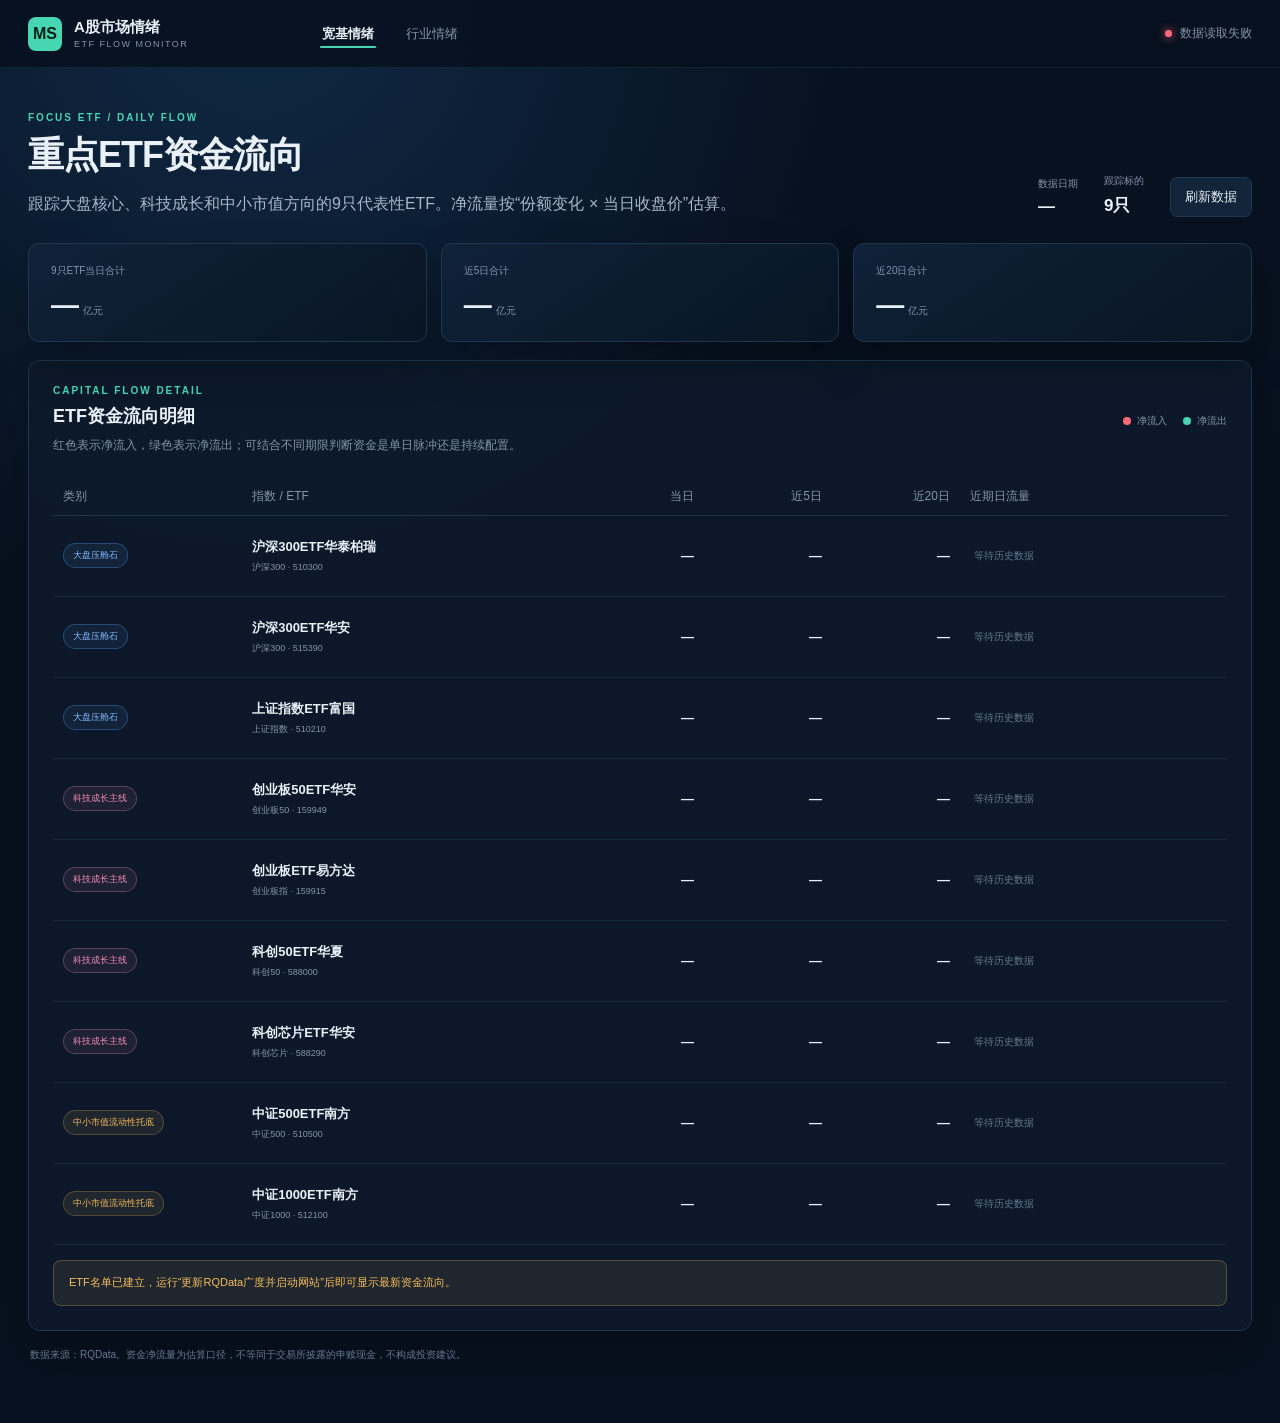
==== etf-flows.html @ 6f7d4d35 "准备网站首次发布和自动更新（排除研究资料）" ====
<!doctype html>
<html lang="zh-CN">
<head>
  <meta charset="utf-8">
  <meta name="viewport" content="width=device-width, initial-scale=1">
  <title>重点ETF资金流向｜A股市场情绪</title>
  <link rel="stylesheet" href="/styles.css">
  <link rel="stylesheet" href="/etf-flows.css">
</head>
<body>
  <header class="topbar">
    <div class="brand">
      <span class="brand-mark">MS</span>
      <div><strong>A股市场情绪</strong><small>ETF FLOW MONITOR</small></div>
    </div>
    <nav><a class="active" href="/">宽基情绪</a><a href="/industry-sentiment.html">行业情绪</a></nav>
    <div class="status"><span id="statusDot" class="dot loading"></span><span id="statusText">正在读取数据</span></div>
  </header>

  <main class="etf-main">
    <section class="etf-hero">
      <div>
        <p class="eyebrow">FOCUS ETF / DAILY FLOW</p>
        <h1>重点ETF资金流向</h1>
        <p class="summary">跟踪大盘核心、科技成长和中小市值方向的9只代表性ETF。净流量按“份额变化 × 当日收盘价”估算。</p>
      </div>
      <div class="etf-meta">
        <div><span>数据日期</span><strong id="asOf">—</strong></div>
        <div><span>跟踪标的</span><strong>9只</strong></div>
        <button id="refreshButton" type="button">刷新数据</button>
      </div>
    </section>

    <section id="flowSummary" class="flow-summary" aria-live="polite">
      <article><span>9只ETF当日合计</span><strong>—</strong><em>亿元</em></article>
      <article><span>近5日合计</span><strong>—</strong><em>亿元</em></article>
      <article><span>近20日合计</span><strong>—</strong><em>亿元</em></article>
    </section>

    <section class="panel etf-table-panel">
      <div class="panel-head">
        <div>
          <p class="eyebrow">CAPITAL FLOW DETAIL</p>
          <h2>ETF资金流向明细</h2>
          <p class="section-description">红色表示净流入，绿色表示净流出；可结合不同期限判断资金是单日脉冲还是持续配置。</p>
        </div>
        <div class="flow-legend"><span><i class="inflow"></i>净流入</span><span><i class="outflow"></i>净流出</span></div>
      </div>
      <div class="etf-table-wrap">
        <table class="etf-flow-table">
          <thead>
            <tr><th>类别</th><th>指数 / ETF</th><th>当日</th><th>近5日</th><th>近20日</th><th>近期日流量</th></tr>
          </thead>
          <tbody id="etfRows"></tbody>
        </table>
      </div>
      <div id="emptyHint" class="etf-empty"></div>
    </section>

    <p class="method-note">数据来源：RQData。资金净流量为估算口径，不等同于交易所披露的申赎现金，不构成投资建议。</p>
  </main>

  <script src="/etf-flows.js?v=1" defer></script>
</body>
</html>
---- styles.css ----
:root{color-scheme:dark;--bg:#07111f;--panel:#0d1a2b;--panel2:#102238;--line:#20354e;--text:#e9f0f7;--muted:#8395aa;--accent:#46d6b2;--blue:#5aa7ff;--red:#ff6b78;--amber:#f5bd5c;--shadow:0 22px 45px rgba(0,0,0,.22);--body-bg:radial-gradient(circle at 20% 0,#102945 0,transparent 35%),#07111f;--topbar-bg:rgba(7,17,31,.88);--topbar-line:rgba(70,214,178,.12);--brand-ink:#062018;--btn-bg:#11243a;--card-grad-a:rgba(16,34,56,.96);--card-grad-b:rgba(9,22,37,.96);--tile-bg:rgba(6,16,28,.28);--seg-bg:rgba(6,16,28,.45);--seg-line:rgba(47,70,94,.65);--row-bg:rgba(10,23,39,.55);--row-bg-strong:rgba(16,34,56,.7);--panel-bg:rgba(13,26,43,.92);--panel-solid:rgba(17,27,38,.88);--tooltip-bg:rgba(13,26,43,.97);--tooltip-line:rgba(100,130,160,.72);--skeleton-a:#0d1a2b;--skeleton-b:#142842;--line-soft:rgba(126,150,172,.16);--line-soft-strong:rgba(126,150,172,.42);--td-line:rgba(32,53,78,.55);--note-line:rgba(40,62,85,.55);--footer-line:rgba(32,53,78,.5);--hover-line:rgba(190,210,232,.5);--hover-border:rgba(255,255,255,.42);--soft:#a8b8c9;--soft2:#71849a;--foot:#657990;--accent-text:#bff9eb;--red-text:#ff9aa5;--blue-text:#83baff;--pink-text:#f28bb4;--accent-soft-bg:rgba(70,214,178,.1);--accent-soft-line:rgba(70,214,178,.2);--accent-line:rgba(70,214,178,.45);--accent-strong:rgba(70,214,178,.72);--red-soft-bg:rgba(255,91,109,.15);--red-soft-line:rgba(255,91,109,.32);--amber-soft-bg:rgba(245,189,92,.09);--amber-soft-line:rgba(245,189,92,.25);--blue-soft-bg:rgba(90,167,255,.08);--blue-soft-line:rgba(90,167,255,.3);--pink-soft-bg:rgba(242,139,180,.08);--pink-soft-line:rgba(242,139,180,.3);--chart-grid:#20354e;--chart-grid-strong:rgba(42,65,91,.62);--chart-axis:#8ea3b7;--chart-axis-dim:#71849a;--chart-text:#e9f0f7;--chart-zero:rgba(233,240,247,.38);--chart-point:#253fd4;--chart-purple:#9d8cff;--chart-cyan:#6fd3ff}
.metric-groups[hidden]{display:none!important}
*{box-sizing:border-box}html{scroll-behavior:smooth}body{margin:0;background:var(--body-bg);color:var(--text);font-family:"Segoe UI","Microsoft YaHei",sans-serif;font-variant-numeric:tabular-nums}.topbar{height:68px;position:sticky;top:0;z-index:10;display:flex;align-items:center;gap:42px;padding:0 max(28px,calc((100vw - 1400px)/2));background:var(--topbar-bg);backdrop-filter:blur(14px);border-bottom:1px solid var(--topbar-line)}.brand{display:flex;align-items:center;gap:12px;min-width:250px}.brand-mark{width:34px;height:34px;display:grid;place-items:center;background:var(--accent);color:var(--brand-ink);font-weight:900;border-radius:8px}.brand strong,.brand small{display:block}.brand strong{font-size:15px}.brand small{font-size:9px;letter-spacing:1.5px;color:var(--muted);margin-top:2px}nav{display:flex;gap:28px;flex:1}nav a{color:var(--muted);text-decoration:none;font-size:13px}nav a:hover{color:var(--text)}.status{display:flex;align-items:center;gap:8px;color:var(--muted);font-size:12px}.dot{width:7px;height:7px;border-radius:50%;background:var(--accent);box-shadow:0 0 10px var(--accent)}.dot.loading{background:var(--amber);box-shadow:0 0 10px var(--amber)}.dot.error{background:var(--red);box-shadow:0 0 10px var(--red)}main{max-width:1400px;margin:auto;padding:46px 28px 70px}.hero{display:flex;justify-content:space-between;gap:36px;align-items:flex-end;margin-bottom:30px}.eyebrow{color:var(--accent);font-size:10px;font-weight:700;letter-spacing:2px;margin:0 0 8px}.hero h1{font-size:38px;margin:0 0 10px;letter-spacing:-1px}.summary{margin:0;color:var(--soft);max-width:720px;line-height:1.7}.hero-meta{display:flex;align-items:flex-end;gap:28px}.hero-meta div span,.hero-meta div strong{display:block}.hero-meta div span{color:var(--muted);font-size:11px;margin-bottom:6px}.hero-meta div strong{font-size:17px}button,select{background:var(--btn-bg);color:var(--text);border:1px solid var(--line);border-radius:7px;padding:10px 14px}button{cursor:pointer}button:hover{border-color:var(--accent)}.metric-grid{display:grid;grid-template-columns:repeat(12,1fr);gap:16px}.metric-card{grid-column:span 4;min-height:230px;padding:22px;background:linear-gradient(145deg,var(--card-grad-a),var(--card-grad-b));border:1px solid var(--line);border-radius:12px;box-shadow:var(--shadow);position:relative;overflow:hidden}.metric-card:nth-child(4){grid-column:span 6}.metric-card:nth-child(6){grid-column:span 6}.metric-card::before{content:"";position:absolute;inset:0 0 auto;height:2px;background:linear-gradient(90deg,var(--accent),transparent);opacity:.65}.card-top{display:flex;justify-content:space-between;gap:14px}.card-index{font-size:10px;letter-spacing:1px;color:var(--muted)}.badge{font-size:10px;padding:4px 7px;border-radius:20px;background:var(--accent-soft-bg);color:var(--accent)}.badge.missing{background:var(--amber-soft-bg);color:var(--amber)}.metric-card h3{font-size:15px;font-weight:600;margin:22px 0 6px}.value-row{display:flex;align-items:baseline;gap:7px;margin:20px 0}.value{font-size:36px;font-weight:700;letter-spacing:-1.5px}.unit{color:var(--muted);font-size:12px}.percentile{font-size:11px;color:var(--muted);margin:-12px 0 18px}.submetrics{display:grid;grid-template-columns:repeat(auto-fit,minmax(120px,1fr));gap:10px;margin:18px 0}.submetric{padding:12px;background:var(--seg-bg);border:1px solid var(--seg-line);border-radius:8px}.submetric span,.submetric strong{display:block}.submetric span{font-size:10px;color:var(--muted);margin-bottom:7px}.submetric strong{font-size:18px}.submetric em{font-size:10px;color:var(--muted);font-style:normal;margin-left:3px}.card-note{position:absolute;left:22px;right:22px;bottom:18px;color:var(--soft2);font-size:10px;line-height:1.5;border-top:1px solid var(--note-line);padding-top:10px}.skeleton{min-height:230px;background:linear-gradient(90deg,var(--skeleton-a) 25%,var(--skeleton-b) 50%,var(--skeleton-a) 75%);background-size:200% 100%;animation:shimmer 1.4s infinite}@keyframes shimmer{to{background-position:-200% 0}}.panel{margin-top:18px;background:var(--panel-bg);border:1px solid var(--line);border-radius:12px;padding:24px;box-shadow:var(--shadow)}.trend-panel{margin-top:28px}.panel-head{display:flex;align-items:center;justify-content:space-between;margin-bottom:22px}.panel-head h2{font-size:18px;margin:0}.chart-wrap{height:300px;position:relative}.chart-wrap canvas{width:100%;height:100%}.empty-state{position:absolute;inset:0;display:none;place-items:center;color:var(--muted);font-size:13px}.chart-legend{display:flex;justify-content:space-between;color:var(--muted);font-size:11px;margin-top:10px}.table-wrap{overflow:auto}table{width:100%;border-collapse:collapse;font-size:12px}th{text-align:left;color:var(--muted);font-weight:500;padding:10px;border-bottom:1px solid var(--line)}td{padding:14px 10px;border-bottom:1px solid var(--td-line)}.source-status{display:inline-flex;align-items:center;gap:6px}.source-status i{width:6px;height:6px;border-radius:50%;background:var(--accent)}.source-status.off i{background:var(--amber)}.notes{color:var(--amber);font-size:11px;line-height:1.65;margin-top:16px}.notes:empty{display:none}footer{max-width:1400px;margin:auto;padding:20px 28px 32px;border-top:1px solid var(--footer-line);display:flex;justify-content:space-between;color:var(--foot);font-size:10px}@media(max-width:1000px){.topbar nav{display:none}.topbar{justify-content:space-between}.metric-card,.metric-card:nth-child(4),.metric-card:nth-child(6){grid-column:span 6}.hero{align-items:flex-start;flex-direction:column}.hero-meta{width:100%;justify-content:space-between}}@media(max-width:640px){main{padding:30px 16px 50px}.topbar{padding:0 16px}.brand{min-width:auto}.status span:last-child{display:none}.metric-card,.metric-card:nth-child(4),.metric-card:nth-child(6){grid-column:span 12}.hero h1{font-size:30px}.hero-meta{gap:12px;flex-wrap:wrap}.panel{padding:18px}.chart-wrap{height:240px}}

.section-description{color:var(--muted);font-size:12px;line-height:1.65;margin:8px 0 0}.indicator-section{margin-top:28px}.indicator-section>.panel-head{padding:0 2px;margin-bottom:16px}.indicator-chart-grid{display:grid;grid-template-columns:repeat(2,minmax(0,1fr));gap:16px}.indicator-chart-card{min-width:0;background:linear-gradient(145deg,var(--card-grad-a),var(--card-grad-b));border:1px solid var(--line);border-radius:12px;padding:20px;box-shadow:var(--shadow)}.indicator-chart-head{display:flex;align-items:flex-start;justify-content:space-between;gap:18px;margin-bottom:8px}.indicator-chart-head h3{font-size:15px;margin:0 0 6px}.indicator-chart-head p{color:var(--muted);font-size:10px;line-height:1.55;margin:0}.chart-current{text-align:right;white-space:nowrap}.chart-current strong{display:block;font-size:21px}.chart-current span{display:block;color:var(--muted);font-size:9px;margin-top:3px}.chart-current.multi-current{display:grid;gap:8px}.chart-current.multi-current strong{font-size:18px}.chart-current.multi-current span{margin-top:1px}.mini-chart-wrap{height:230px;position:relative;margin-top:6px}.mini-chart-wrap canvas{width:100%;height:100%}.mini-chart-empty{position:absolute;inset:0;display:none;place-items:center;text-align:center;color:var(--muted);font-size:12px;line-height:1.7;padding:30px}.mini-chart-legend{display:flex;align-items:center;gap:14px;flex-wrap:wrap;min-height:22px;margin-top:8px;color:var(--muted);font-size:10px}.mini-chart-legend span{display:inline-flex;align-items:center;gap:6px}.mini-chart-legend i{width:16px;height:2px;border-radius:2px;background:var(--legend-color)}.chart-note{margin-left:auto;color:var(--foot)}@media(max-width:1000px){.indicator-chart-grid{grid-template-columns:1fr}}@media(max-width:640px){.indicator-chart-card{padding:16px}.mini-chart-wrap{height:210px}.indicator-chart-head{gap:10px}.chart-current strong{font-size:18px}.chart-current.multi-current strong{font-size:16px}}
.derivatives-chart-grid{display:grid;grid-template-columns:repeat(2,minmax(0,1fr));gap:16px}.derivatives-chart-card{min-width:0;padding:20px;background:linear-gradient(145deg,var(--card-grad-a),var(--card-grad-b));border:1px solid var(--line);border-radius:12px;box-shadow:var(--shadow)}.derivatives-chart-head{display:flex;align-items:flex-start;justify-content:space-between;gap:16px}.derivatives-chart-head h3{font-size:15px;margin:0 0 6px}.derivatives-chart-head p{margin:0;color:var(--muted);font-size:10px}.derivatives-asof{color:var(--muted);font-size:9px;white-space:nowrap}.derivatives-chart-wrap{height:285px;position:relative;margin-top:10px}.derivatives-chart-wrap canvas{width:100%;height:100%}.derivatives-legend{display:flex;align-items:center;gap:12px;flex-wrap:wrap;min-height:34px;margin-top:8px;color:var(--muted);font-size:9px}.derivatives-legend span{display:inline-flex;align-items:center;gap:6px}.derivatives-legend i{display:inline-block;width:16px;height:2px;background:var(--legend-color);border-radius:2px}.derivatives-legend i.dashed{height:0;background:transparent;border-top:2px dashed var(--legend-color)}@media(max-width:1000px){.derivatives-chart-grid{grid-template-columns:1fr}}@media(max-width:640px){.derivatives-chart-card{padding:16px}.derivatives-chart-wrap{height:240px}}
.combined-sentiment-section .derivatives-chart-grid{margin-top:16px}
.fund-scale-card{width:100%}.fund-scale-chart-wrap{height:330px;position:relative;margin-top:10px}.fund-scale-chart-wrap canvas{width:100%;height:100%}.fund-scale-bar-legend{width:12px!important;height:8px!important;border-radius:2px!important;background:var(--accent-strong)!important}.fund-scale-tooltip{position:absolute;z-index:3;min-width:190px;padding:10px 12px;border:1px solid var(--blue-soft-line);border-radius:8px;background:var(--tooltip-bg);box-shadow:0 12px 28px rgba(0,0,0,.32);pointer-events:none;font-size:10px;color:var(--muted)}.fund-scale-tooltip strong,.fund-scale-tooltip span{display:block}.fund-scale-tooltip strong{color:var(--text);font-size:11px;margin-bottom:7px}.fund-scale-tooltip span{display:flex;justify-content:space-between;gap:18px;margin-top:4px}.fund-scale-tooltip em{color:var(--text);font-style:normal}@media(max-width:640px){.fund-scale-chart-wrap{height:250px}}

.metric-grid .metric-card:nth-child(n){grid-column:span 4}@media(max-width:1000px){.metric-grid .metric-card:nth-child(n){grid-column:span 6}}@media(max-width:640px){.metric-grid .metric-card:nth-child(n){grid-column:span 12}}

.chart-detail-link{display:inline-block;margin-top:8px;color:var(--accent);font-size:10px;text-decoration:none}.chart-detail-link:hover{color:var(--text)}
nav a.active{color:var(--text);font-weight:650}
.metric-groups{display:grid;gap:22px}.metric-group{padding:22px;background:var(--row-bg);border:1px solid var(--line-soft-strong);border-radius:14px}.metric-category-head{display:flex;align-items:baseline;gap:13px;margin:0 2px 17px}.metric-category-head .eyebrow{margin:0}.metric-category-head h2{font-size:19px;margin:0}.metric-category-head span{color:var(--muted);font-size:10px}.metric-group .metric-card{min-height:245px}.metric-group .metric-card::before{opacity:.8}@media(max-width:640px){.metric-group{padding:16px}.metric-category-head{align-items:flex-start;flex-direction:column;gap:5px}}
.indicator-chart-card.is-clickable{cursor:pointer;transition:border-color .2s ease,transform .2s ease,box-shadow .2s ease}.indicator-chart-card.is-clickable:hover{border-color:var(--accent-line);transform:translateY(-2px);box-shadow:0 14px 34px rgba(0,0,0,.2)}.indicator-chart-card.is-clickable:focus-visible{outline:2px solid var(--accent);outline-offset:3px}

.strategy-framework{margin:30px 0}.strategy-overview{display:grid;grid-template-columns:repeat(6,minmax(0,1fr));gap:12px;margin-bottom:16px}.strategy-card{min-height:150px;padding:18px;background:linear-gradient(145deg,var(--card-grad-a),var(--card-grad-b));border:1px solid var(--line);border-radius:12px;box-shadow:var(--shadow);position:relative}.strategy-card h3{font-size:14px;margin:0 0 9px}.strategy-card p{color:var(--muted);font-size:11px;line-height:1.6;margin:0}.strategy-count{display:inline-grid;place-items:center;min-width:30px;height:24px;padding:0 8px;margin-bottom:16px;border-radius:14px;background:var(--accent-soft-bg);border:1px solid var(--accent-soft-line);color:var(--accent);font-size:12px;font-weight:750}.strategy-scenario-grid{display:grid;grid-template-columns:repeat(2,minmax(0,1fr));gap:16px}.scenario-card{min-width:0;padding:20px;background:var(--panel-bg);border:1px solid var(--line);border-radius:12px;box-shadow:var(--shadow)}.scenario-card:nth-child(3){grid-column:span 2}.scenario-head{display:flex;justify-content:space-between;gap:18px;margin-bottom:13px}.scenario-head h3{font-size:16px;margin:0 0 7px}.scenario-head p{color:var(--muted);font-size:11px;line-height:1.6;margin:0}.scenario-head>span{white-space:nowrap;color:var(--accent);font-size:11px;background:var(--accent-soft-bg);border:1px solid var(--accent-soft-line);border-radius:20px;padding:5px 8px;height:max-content}.strategy-weights{display:flex;flex-wrap:wrap;gap:8px;margin:0 0 14px}.strategy-weight{font-size:10px;padding:5px 8px;border:1px solid var(--blue-soft-line);border-radius:18px;background:var(--blue-soft-bg);color:var(--blue-text)}.strategy-weight.risk{border-color:var(--red-soft-line);background:var(--red-soft-bg);color:var(--red-text)}.strategy-factor-group{padding:12px 0;border-top:1px solid var(--line-soft)}.strategy-factor-group strong{display:block;margin-bottom:8px;font-size:11px;color:var(--soft)}.strategy-factor-group div{display:flex;flex-wrap:wrap;gap:7px}.strategy-factor-group span{display:inline-flex;align-items:center;gap:5px;max-width:100%;padding:5px 8px;border-radius:7px;background:var(--seg-bg);border:1px solid var(--seg-line);font-size:10px;color:var(--text)}.strategy-factor-group em{font-style:normal;color:var(--muted);font-size:9px}.strategy-rules{display:grid;grid-template-columns:repeat(2,minmax(0,1fr));gap:12px;margin-top:16px;padding:16px;background:var(--row-bg);border:1px solid var(--line-soft-strong);border-radius:12px}.strategy-rules strong,.strategy-rules span{display:block}.strategy-rules strong{font-size:11px;margin-bottom:5px;color:var(--accent)}.strategy-rules span{font-size:11px;color:var(--muted);line-height:1.6}.strategy-rule-list{grid-column:span 2;display:flex;flex-wrap:wrap;gap:8px}.strategy-rule-list span{padding:6px 9px;border:1px solid var(--line-soft-strong);border-radius:20px;background:var(--tile-bg);color:var(--soft)}@media(max-width:1100px){.strategy-overview{grid-template-columns:repeat(3,minmax(0,1fr))}.strategy-scenario-grid{grid-template-columns:1fr}.scenario-card:nth-child(3){grid-column:auto}}@media(max-width:640px){.strategy-overview{grid-template-columns:1fr}.strategy-card,.scenario-card{padding:16px}.scenario-head{flex-direction:column;gap:8px}.strategy-rules{grid-template-columns:1fr}.strategy-rule-list{grid-column:auto}}

/* ===== 浅色主题 ===== */
html[data-theme="light"]{color-scheme:light;--bg:#eef3f8;--panel:#ffffff;--panel2:#f6f9fc;--line:#d8e2ec;--text:#1c2b3a;--muted:#5c6e82;--accent:#0e9e7c;--blue:#2b7fe0;--red:#d94152;--amber:#c8860f;--shadow:0 22px 45px rgba(23,43,77,.12);--body-bg:radial-gradient(circle at 20% 0,#d9e7f5 0,transparent 35%),#eef3f8;--topbar-bg:rgba(255,255,255,.86);--topbar-line:rgba(14,158,124,.22);--btn-bg:#ffffff;--card-grad-a:rgba(255,255,255,.98);--card-grad-b:rgba(243,248,253,.98);--tile-bg:rgba(235,242,249,.9);--seg-bg:rgba(238,244,250,.92);--seg-line:rgba(160,178,196,.45);--row-bg:rgba(243,248,252,.85);--row-bg-strong:rgba(236,243,250,.92);--panel-bg:rgba(255,255,255,.92);--panel-solid:rgba(255,255,255,.96);--tooltip-bg:rgba(255,255,255,.98);--tooltip-line:rgba(110,130,155,.4);--skeleton-a:#e7edf4;--skeleton-b:#f5f9fc;--line-soft:rgba(120,140,165,.22);--line-soft-strong:rgba(120,140,165,.42);--td-line:rgba(120,140,165,.2);--note-line:rgba(120,140,165,.3);--footer-line:rgba(120,140,165,.3);--hover-line:rgba(40,60,90,.45);--hover-border:rgba(30,45,70,.45);--soft:#42546a;--soft2:#647687;--foot:#7c8ea0;--accent-text:#0b8a6d;--red-text:#c53546;--blue-text:#2563c9;--pink-text:#d0548f;--accent-soft-bg:rgba(14,158,124,.1);--accent-soft-line:rgba(14,158,124,.28);--accent-line:rgba(14,158,124,.45);--accent-strong:rgba(14,158,124,.7);--red-soft-bg:rgba(217,65,82,.1);--red-soft-line:rgba(217,65,82,.3);--amber-soft-bg:rgba(200,134,15,.1);--amber-soft-line:rgba(200,134,15,.3);--blue-soft-bg:rgba(43,127,224,.09);--blue-soft-line:rgba(43,127,224,.32);--pink-soft-bg:rgba(208,84,143,.1);--pink-soft-line:rgba(208,84,143,.32);--chart-grid:#dfe7f0;--chart-grid-strong:rgba(100,116,139,.4);--chart-axis:#5c6e82;--chart-axis-dim:#6b7d90;--chart-text:#1c2b3a;--chart-zero:rgba(28,43,58,.42);--chart-point:#1d4ed8;--chart-purple:#7c6cf0;--chart-cyan:#0891b2}
html[data-theme="light"] .badge{background:var(--accent-soft-bg)}
html[data-theme="light"] .brand-mark{box-shadow:0 2px 10px rgba(14,158,124,.28)}
html[data-theme="light"] .flow-bar-track{background:rgba(120,140,165,.14)}
html[data-theme="light"] .flow-bar-track i.positive{background:linear-gradient(90deg,rgba(217,65,82,.55),var(--red))}
html[data-theme="light"] .flow-bar-track i.negative{background:linear-gradient(90deg,rgba(14,158,124,.55),var(--accent))}
html[data-theme="light"] .skeleton{background:linear-gradient(90deg,var(--skeleton-a) 25%,var(--skeleton-b) 50%,var(--skeleton-a) 75%);background-size:200% 100%}
html[data-theme="light"] .detail-tooltip,html[data-theme="light"] .cycle-tooltip,html[data-theme="light"] .valuation-tooltip,html[data-theme="light"] .flow-trend-tooltip,html[data-theme="light"] .fund-scale-tooltip{box-shadow:0 12px 32px rgba(23,43,77,.16)}

/* ===== 主题切换按钮 ===== */
.theme-toggle{flex:0 0 auto;display:grid;place-items:center;width:38px;height:38px;padding:0;border-radius:50%;background:var(--btn-bg);border:1px solid var(--line);color:var(--text);cursor:pointer;position:relative}
.theme-toggle:hover{border-color:var(--accent);box-shadow:0 0 0 3px var(--accent-soft-bg)}
.theme-toggle svg{width:17px;height:17px;grid-area:1/1;transition:transform .5s var(--ease-spring),opacity .28s var(--ease)}
html[data-theme="dark"] .theme-toggle .icon-sun{opacity:1;transform:rotate(0) scale(1)}
html[data-theme="dark"] .theme-toggle .icon-moon{opacity:0;transform:rotate(-90deg) scale(.4)}
html[data-theme="light"] .theme-toggle .icon-sun{opacity:0;transform:rotate(90deg) scale(.4)}
html[data-theme="light"] .theme-toggle .icon-moon{opacity:1;transform:rotate(0) scale(1)}

/* ===== 交互丝滑化 ===== */
:root{--ease:cubic-bezier(.25,.8,.35,1);--ease-spring:cubic-bezier(.34,1.45,.5,1)}
button,select{transition:background-color .22s var(--ease),border-color .22s var(--ease),color .18s var(--ease),box-shadow .25s var(--ease),transform .16s var(--ease)}
button:hover,select:hover{border-color:var(--accent)}
button:hover{transform:translateY(-1px);box-shadow:0 5px 16px rgba(0,0,0,.16)}
button:active{transform:translateY(0) scale(.965);transition-duration:.06s}
button:focus-visible,select:focus-visible,a:focus-visible{outline:2px solid var(--accent);outline-offset:2px}
nav a{position:relative;padding:5px 2px;transition:color .22s var(--ease)}
nav a::after{content:"";position:absolute;left:0;right:100%;bottom:0;height:2px;border-radius:2px;background:var(--accent);transition:right .32s var(--ease)}
nav a:hover::after,nav a.active::after{right:0}
.metric-card,.panel,.indicator-chart-card,.derivatives-chart-card,.detail-panel,.financing-summary-card,.fund-ow-card,.breadth-summary,.method-note,.metric-group{transition:border-color .28s var(--ease),box-shadow .28s var(--ease),transform .28s var(--ease),background-color .3s var(--ease)}
.metric-card:hover,.breadth-summary:hover{transform:translateY(-2px);border-color:var(--line-soft-strong);box-shadow:var(--shadow)}
tbody tr{transition:background-color .18s var(--ease)}
tbody tr:hover{background-color:var(--row-bg)}
.heat-cell,.subindustry-heat-cell,.flow-bar-row,.fund-ow-row,.fund-ow-trow,.ft-seg-btn,.ft-tab,.comparison-tab,.benchmark-toggle,.range-buttons button,.chart-detail-link,.back-link,.stock-leader-row{transition:background-color .2s var(--ease),border-color .2s var(--ease),color .18s var(--ease),transform .16s var(--ease),box-shadow .2s var(--ease)}
.heat-cell:hover,.subindustry-heat-cell:hover{transform:translateY(-2px)}
.ft-seg-btn:active,.ft-tab:active,.comparison-tab:active,.range-buttons button:active,.benchmark-toggle:active{transform:scale(.96)}
html.theme-anim *{transition:background-color .42s var(--ease),color .42s var(--ease),border-color .42s var(--ease),box-shadow .42s var(--ease)!important}
@media(prefers-reduced-motion:reduce){*,*::before,*::after{transition-duration:.01ms!important;animation-duration:.01ms!important}html{scroll-behavior:auto}}
---- etf-flows.css ----
.etf-main{max-width:1400px;margin:auto;padding:44px 28px 60px}.etf-hero{display:flex;align-items:flex-end;justify-content:space-between;gap:32px;margin-bottom:26px}.etf-hero h1{font-size:36px;letter-spacing:-1px;margin:0 0 10px}.etf-meta{display:flex;align-items:flex-end;gap:26px}.etf-meta div span,.etf-meta div strong{display:block}.etf-meta div span{color:var(--muted);font-size:10px;margin-bottom:6px}.etf-meta div strong{font-size:17px}.flow-summary{display:grid;grid-template-columns:repeat(3,1fr);gap:14px}.flow-summary article{padding:20px 22px;background:linear-gradient(145deg,var(--card-grad-a),var(--card-grad-b));border:1px solid var(--line);border-radius:11px;box-shadow:var(--shadow)}.flow-summary span{display:block;color:var(--muted);font-size:10px;margin-bottom:11px}.flow-summary strong{font-size:28px;letter-spacing:-1px}.flow-summary em{color:var(--muted);font-size:10px;font-style:normal;margin-left:5px}.flow-positive{color:var(--red)}.flow-negative{color:var(--accent)}.etf-table-panel{margin-top:18px}.flow-legend{display:flex;gap:16px;color:var(--muted);font-size:10px}.flow-legend span{display:flex;align-items:center;gap:6px}.flow-legend i{width:8px;height:8px;border-radius:50%}.flow-legend .inflow{background:var(--red)}.flow-legend .outflow{background:var(--accent)}.etf-table-wrap{overflow:auto}.etf-flow-table{min-width:960px}.etf-flow-table th:nth-child(1){width:170px}.etf-flow-table th:nth-child(2){width:300px}.etf-flow-table th:nth-child(3),.etf-flow-table th:nth-child(4),.etf-flow-table th:nth-child(5){width:115px;text-align:right}.etf-flow-table th:last-child{width:240px}.etf-flow-table td{padding:16px 10px}.etf-flow-table td:nth-child(3),.etf-flow-table td:nth-child(4),.etf-flow-table td:nth-child(5){text-align:right}.group-pill{display:inline-flex;align-items:center;min-height:25px;padding:5px 9px;border:1px solid var(--blue-soft-line);border-radius:20px;color:var(--blue-text);background:var(--blue-soft-bg);font-size:9px}.group-pill.tech{color:var(--pink-text);border-color:var(--pink-soft-line);background:var(--pink-soft-bg)}.group-pill.small{color:var(--amber);border-color:var(--amber-soft-line);background:var(--amber-soft-bg)}.etf-name strong,.etf-name span{display:block}.etf-name strong{font-size:13px}.etf-name span{color:var(--muted);font-size:9px;margin-top:5px}.flow-value{font-size:13px;font-weight:700}.spark-wrap{width:220px;height:48px}.spark-wrap canvas{display:block;width:100%;height:100%}.etf-empty{display:none;margin-top:15px;padding:13px 15px;border:1px solid var(--amber-soft-line);border-radius:8px;background:var(--amber-soft-bg);color:var(--amber);font-size:11px;line-height:1.6}.method-note{color:var(--foot);font-size:10px;line-height:1.65;margin:16px 2px 0}@media(max-width:900px){.etf-hero{align-items:flex-start;flex-direction:column}.etf-meta{width:100%;justify-content:space-between}.flow-summary{grid-template-columns:1fr}.flow-summary article{display:grid;grid-template-columns:1fr auto auto;align-items:baseline;gap:5px}.flow-summary span{margin:0}}@media(max-width:640px){.etf-main{padding:30px 16px 50px}.etf-hero h1{font-size:29px}.etf-meta{gap:12px;flex-wrap:wrap}.etf-table-panel{padding:16px}.flow-legend{display:none}}
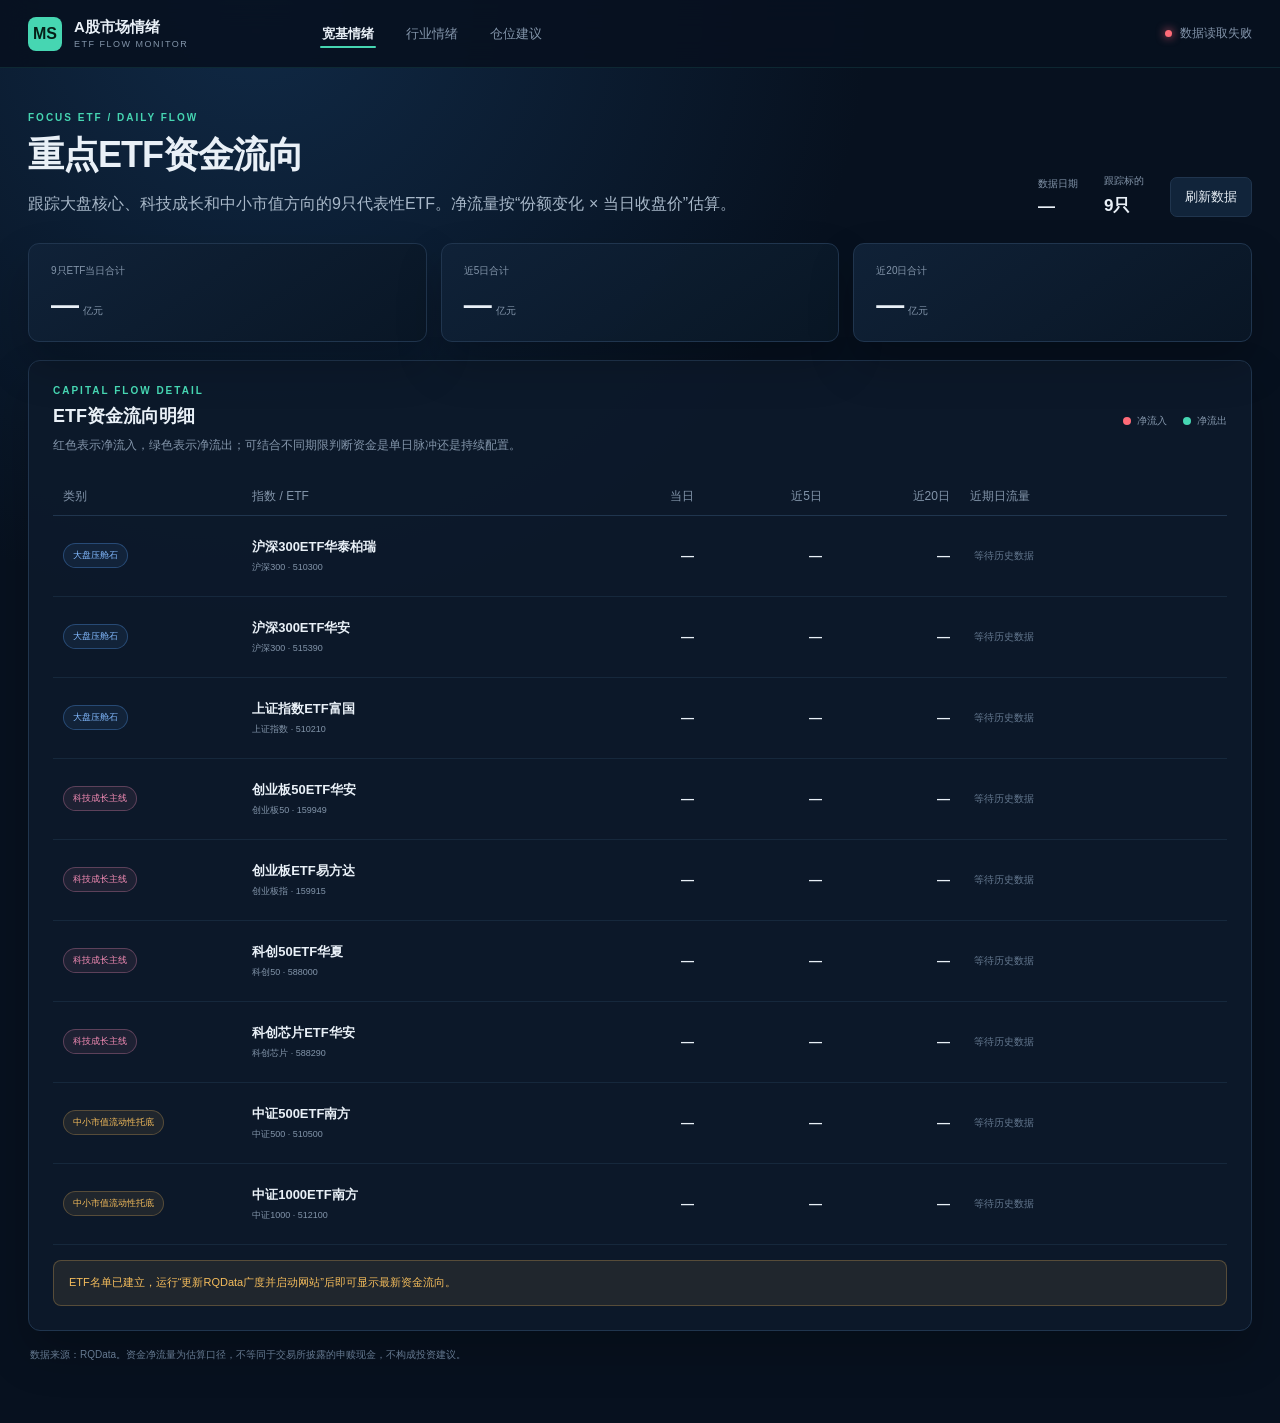
==== commit f173f8c4: "Add position advice page with style wheel and timing signals" ====
--- a/etf-flows.html
+++ b/etf-flows.html
@@ -4,7 +4,7 @@
   <meta charset="utf-8">
   <meta name="viewport" content="width=device-width, initial-scale=1">
   <title>重点ETF资金流向｜A股市场情绪</title>
-  <link rel="stylesheet" href="/styles.css">
+  <link rel="stylesheet" href="/styles.css?v=20261016-position">
   <link rel="stylesheet" href="/etf-flows.css">
 </head>
 <body>
@@ -13,7 +13,7 @@
       <span class="brand-mark">MS</span>
       <div><strong>A股市场情绪</strong><small>ETF FLOW MONITOR</small></div>
     </div>
-    <nav><a class="active" href="/">宽基情绪</a><a href="/industry-sentiment.html">行业情绪</a></nav>
+    <nav><a class="active" href="/">宽基情绪</a><a href="/industry-sentiment.html">行业情绪</a><a href="/position-advice.html">仓位建议</a></nav>
     <div class="status"><span id="statusDot" class="dot loading"></span><span id="statusText">正在读取数据</span></div>
   </header>
 
--- a/styles.css
+++ b/styles.css
@@ -6,6 +6,8 @@
 .derivatives-chart-grid{display:grid;grid-template-columns:repeat(2,minmax(0,1fr));gap:16px}.derivatives-chart-card{min-width:0;padding:20px;background:linear-gradient(145deg,var(--card-grad-a),var(--card-grad-b));border:1px solid var(--line);border-radius:12px;box-shadow:var(--shadow)}.derivatives-chart-head{display:flex;align-items:flex-start;justify-content:space-between;gap:16px}.derivatives-chart-head h3{font-size:15px;margin:0 0 6px}.derivatives-chart-head p{margin:0;color:var(--muted);font-size:10px}.derivatives-asof{color:var(--muted);font-size:9px;white-space:nowrap}.derivatives-chart-wrap{height:285px;position:relative;margin-top:10px}.derivatives-chart-wrap canvas{width:100%;height:100%}.derivatives-legend{display:flex;align-items:center;gap:12px;flex-wrap:wrap;min-height:34px;margin-top:8px;color:var(--muted);font-size:9px}.derivatives-legend span{display:inline-flex;align-items:center;gap:6px}.derivatives-legend i{display:inline-block;width:16px;height:2px;background:var(--legend-color);border-radius:2px}.derivatives-legend i.dashed{height:0;background:transparent;border-top:2px dashed var(--legend-color)}@media(max-width:1000px){.derivatives-chart-grid{grid-template-columns:1fr}}@media(max-width:640px){.derivatives-chart-card{padding:16px}.derivatives-chart-wrap{height:240px}}
 .combined-sentiment-section .derivatives-chart-grid{margin-top:16px}
 .fund-scale-card{width:100%}.fund-scale-chart-wrap{height:330px;position:relative;margin-top:10px}.fund-scale-chart-wrap canvas{width:100%;height:100%}.fund-scale-bar-legend{width:12px!important;height:8px!important;border-radius:2px!important;background:var(--accent-strong)!important}.fund-scale-tooltip{position:absolute;z-index:3;min-width:190px;padding:10px 12px;border:1px solid var(--blue-soft-line);border-radius:8px;background:var(--tooltip-bg);box-shadow:0 12px 28px rgba(0,0,0,.32);pointer-events:none;font-size:10px;color:var(--muted)}.fund-scale-tooltip strong,.fund-scale-tooltip span{display:block}.fund-scale-tooltip strong{color:var(--text);font-size:11px;margin-bottom:7px}.fund-scale-tooltip span{display:flex;justify-content:space-between;gap:18px;margin-top:4px}.fund-scale-tooltip em{color:var(--text);font-style:normal}@media(max-width:640px){.fund-scale-chart-wrap{height:250px}}
+.mini-chart-legend i.dashed{height:0;background:transparent;border-top:2px dashed var(--legend-color)}
+.freshness-notice{display:flex;flex-wrap:wrap;align-items:center;gap:8px 16px;margin:-10px 0 24px;padding:12px 16px;border:1px solid var(--line);border-radius:9px;background:var(--panel-bg);color:var(--muted);font-size:11px;line-height:1.6}.freshness-notice[hidden]{display:none}.freshness-notice strong{color:var(--text);font-size:12px}.freshness-delayed{width:100%;color:var(--amber)}
 
 .metric-grid .metric-card:nth-child(n){grid-column:span 4}@media(max-width:1000px){.metric-grid .metric-card:nth-child(n){grid-column:span 6}}@media(max-width:640px){.metric-grid .metric-card:nth-child(n){grid-column:span 12}}
 
@@ -54,3 +56,6 @@
 .ft-seg-btn:active,.ft-tab:active,.comparison-tab:active,.range-buttons button:active,.benchmark-toggle:active{transform:scale(.96)}
 html.theme-anim *{transition:background-color .42s var(--ease),color .42s var(--ease),border-color .42s var(--ease),box-shadow .42s var(--ease)!important}
 @media(prefers-reduced-motion:reduce){*,*::before,*::after{transition-duration:.01ms!important;animation-duration:.01ms!important}html{scroll-behavior:auto}}
+
+/* Keep the primary pages reachable on mobile as well as desktop. */
+@media(max-width:1000px){.topbar{height:auto;min-height:68px;flex-wrap:wrap;gap:14px 18px;padding-top:14px;padding-bottom:12px}.topbar .brand{min-width:0;flex:1}.topbar nav{display:flex;order:4;flex:0 0 100%;gap:24px;overflow-x:auto;white-space:nowrap;padding-bottom:3px}.topbar nav a{flex:none}.topbar .status{margin-left:auto}.topbar .theme-toggle{flex:none}}
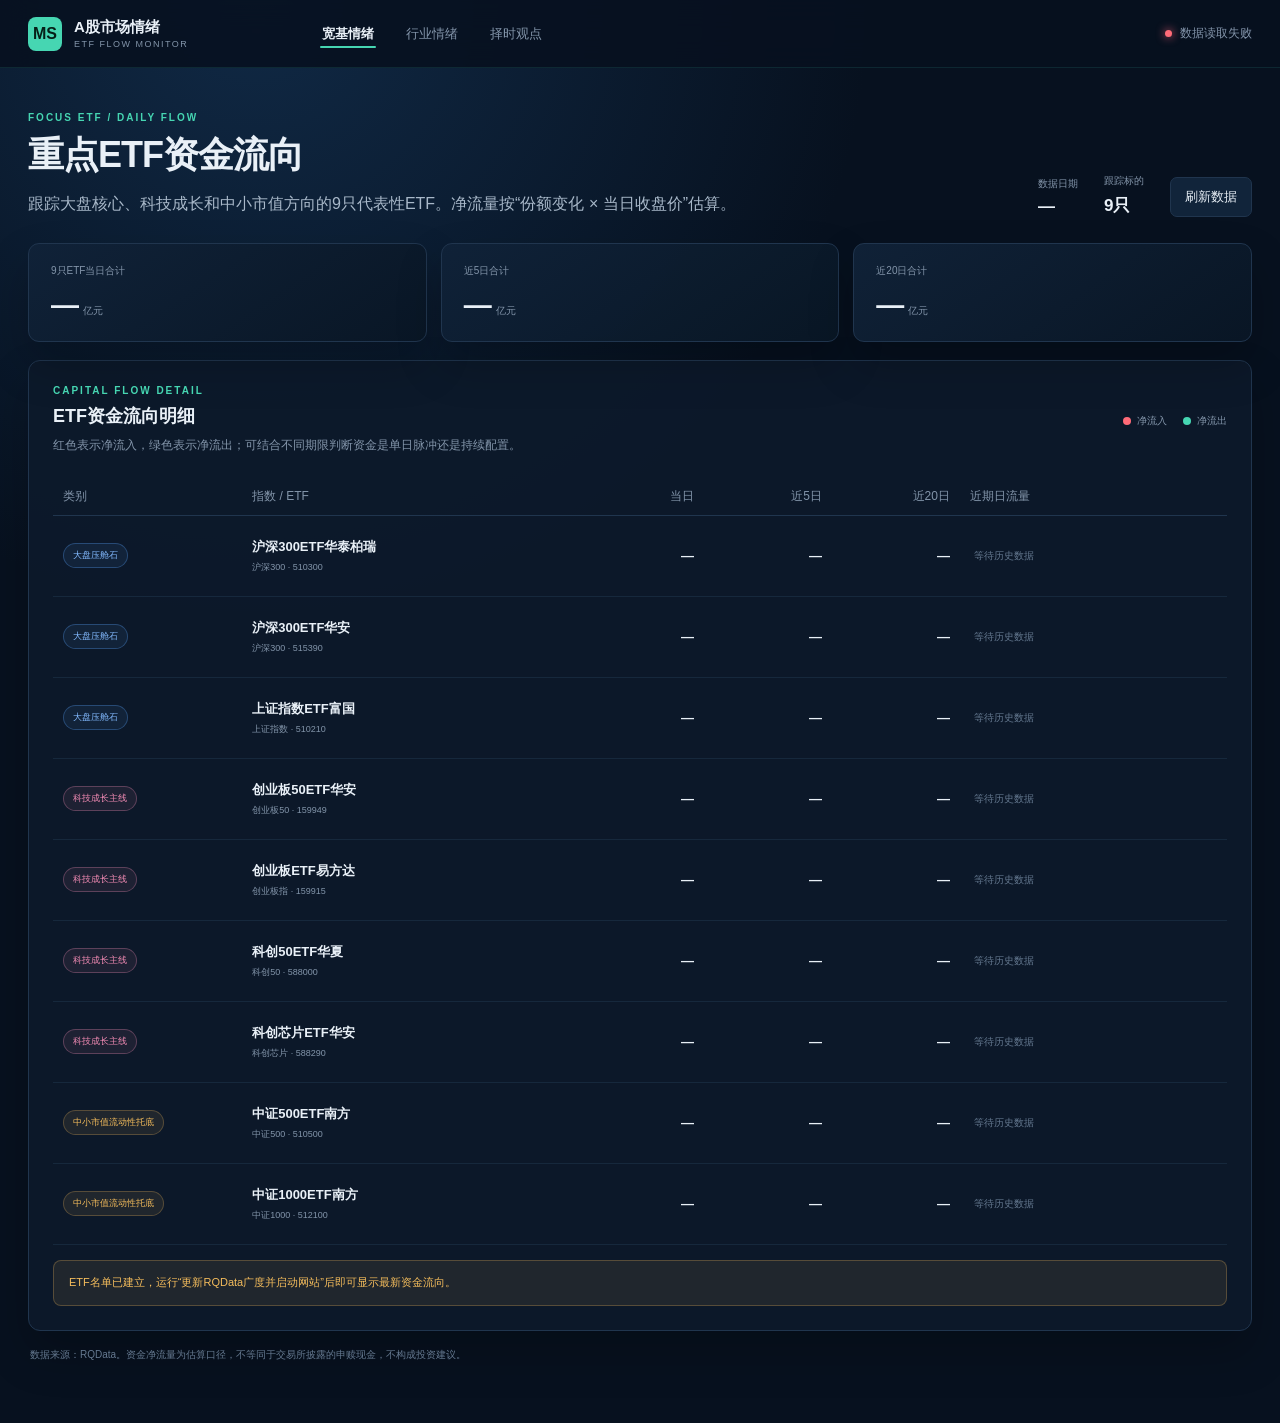
==== commit 588b0b9e: "Remove northbound indicators and rename position advice to timing views" ====
--- a/etf-flows.html
+++ b/etf-flows.html
@@ -13,7 +13,7 @@
       <span class="brand-mark">MS</span>
       <div><strong>A股市场情绪</strong><small>ETF FLOW MONITOR</small></div>
     </div>
-    <nav><a class="active" href="/">宽基情绪</a><a href="/industry-sentiment.html">行业情绪</a><a href="/position-advice.html">仓位建议</a></nav>
+    <nav><a class="active" href="/">宽基情绪</a><a href="/industry-sentiment.html">行业情绪</a><a href="/position-advice.html">择时观点</a></nav>
     <div class="status"><span id="statusDot" class="dot loading"></span><span id="statusText">正在读取数据</span></div>
   </header>
 
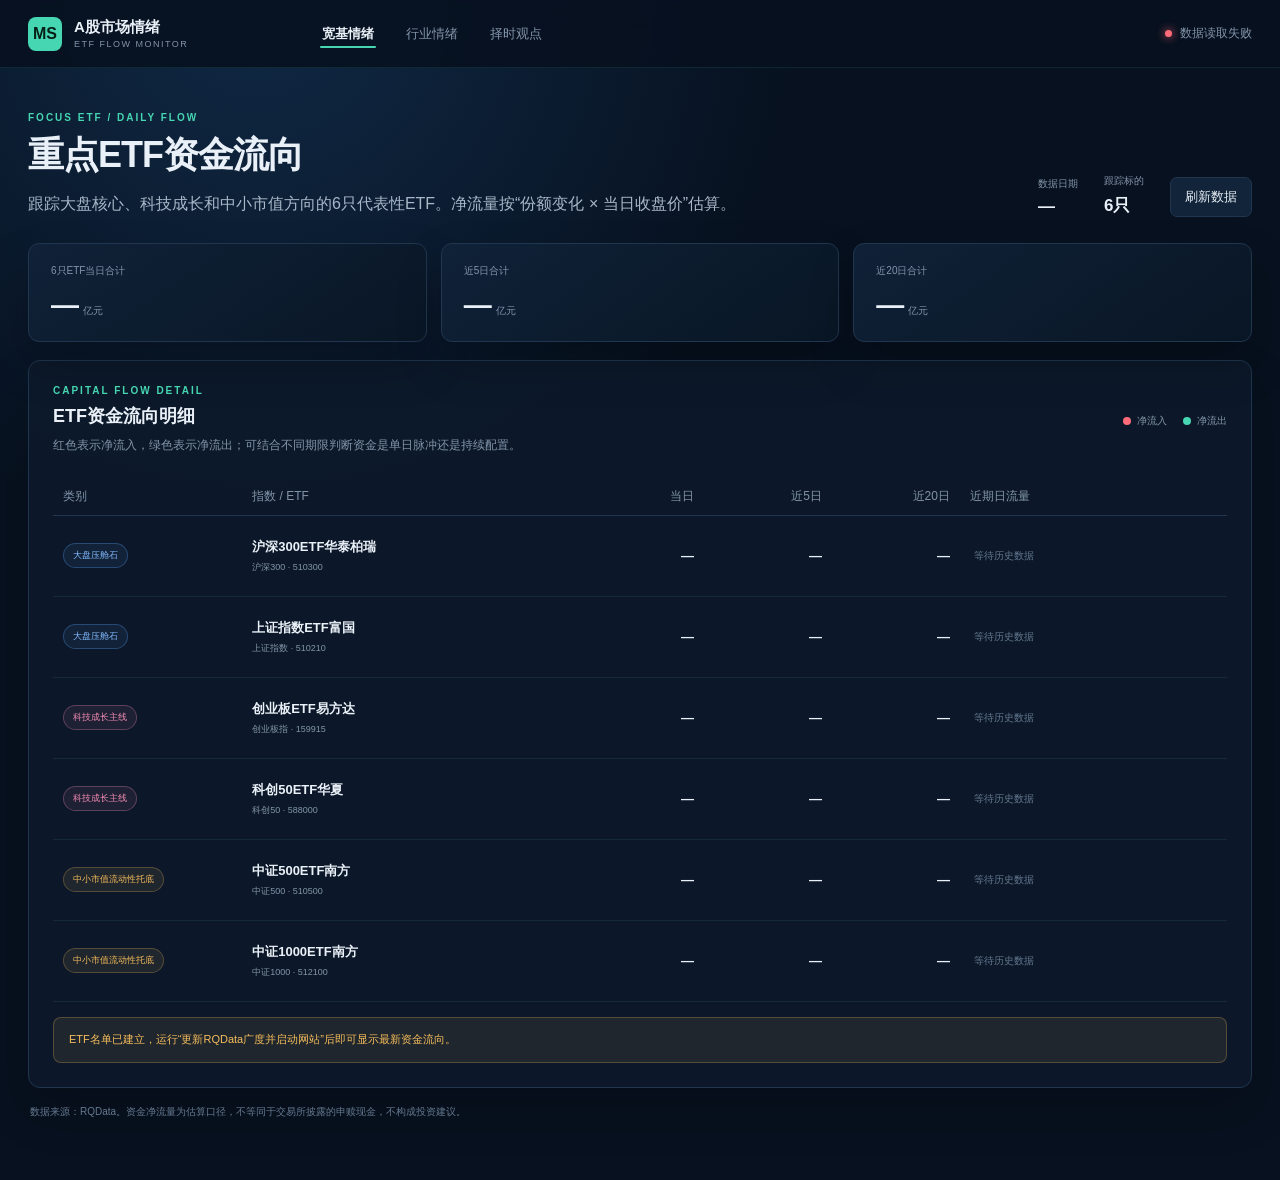
==== commit b66866e1: "Update focus ETF flow page to track six funds" ====
--- a/etf-flows.html
+++ b/etf-flows.html
@@ -22,17 +22,17 @@
       <div>
         <p class="eyebrow">FOCUS ETF / DAILY FLOW</p>
         <h1>重点ETF资金流向</h1>
-        <p class="summary">跟踪大盘核心、科技成长和中小市值方向的9只代表性ETF。净流量按“份额变化 × 当日收盘价”估算。</p>
+        <p class="summary">跟踪大盘核心、科技成长和中小市值方向的6只代表性ETF。净流量按“份额变化 × 当日收盘价”估算。</p>
       </div>
       <div class="etf-meta">
         <div><span>数据日期</span><strong id="asOf">—</strong></div>
-        <div><span>跟踪标的</span><strong>9只</strong></div>
+        <div><span>跟踪标的</span><strong>6只</strong></div>
         <button id="refreshButton" type="button">刷新数据</button>
       </div>
     </section>
 
     <section id="flowSummary" class="flow-summary" aria-live="polite">
-      <article><span>9只ETF当日合计</span><strong>—</strong><em>亿元</em></article>
+      <article><span>6只ETF当日合计</span><strong>—</strong><em>亿元</em></article>
       <article><span>近5日合计</span><strong>—</strong><em>亿元</em></article>
       <article><span>近20日合计</span><strong>—</strong><em>亿元</em></article>
     </section>
@@ -60,6 +60,6 @@
     <p class="method-note">数据来源：RQData。资金净流量为估算口径，不等同于交易所披露的申赎现金，不构成投资建议。</p>
   </main>
 
-  <script src="/etf-flows.js?v=1" defer></script>
+  <script src="/etf-flows.js?v=focus-6" defer></script>
 </body>
 </html>
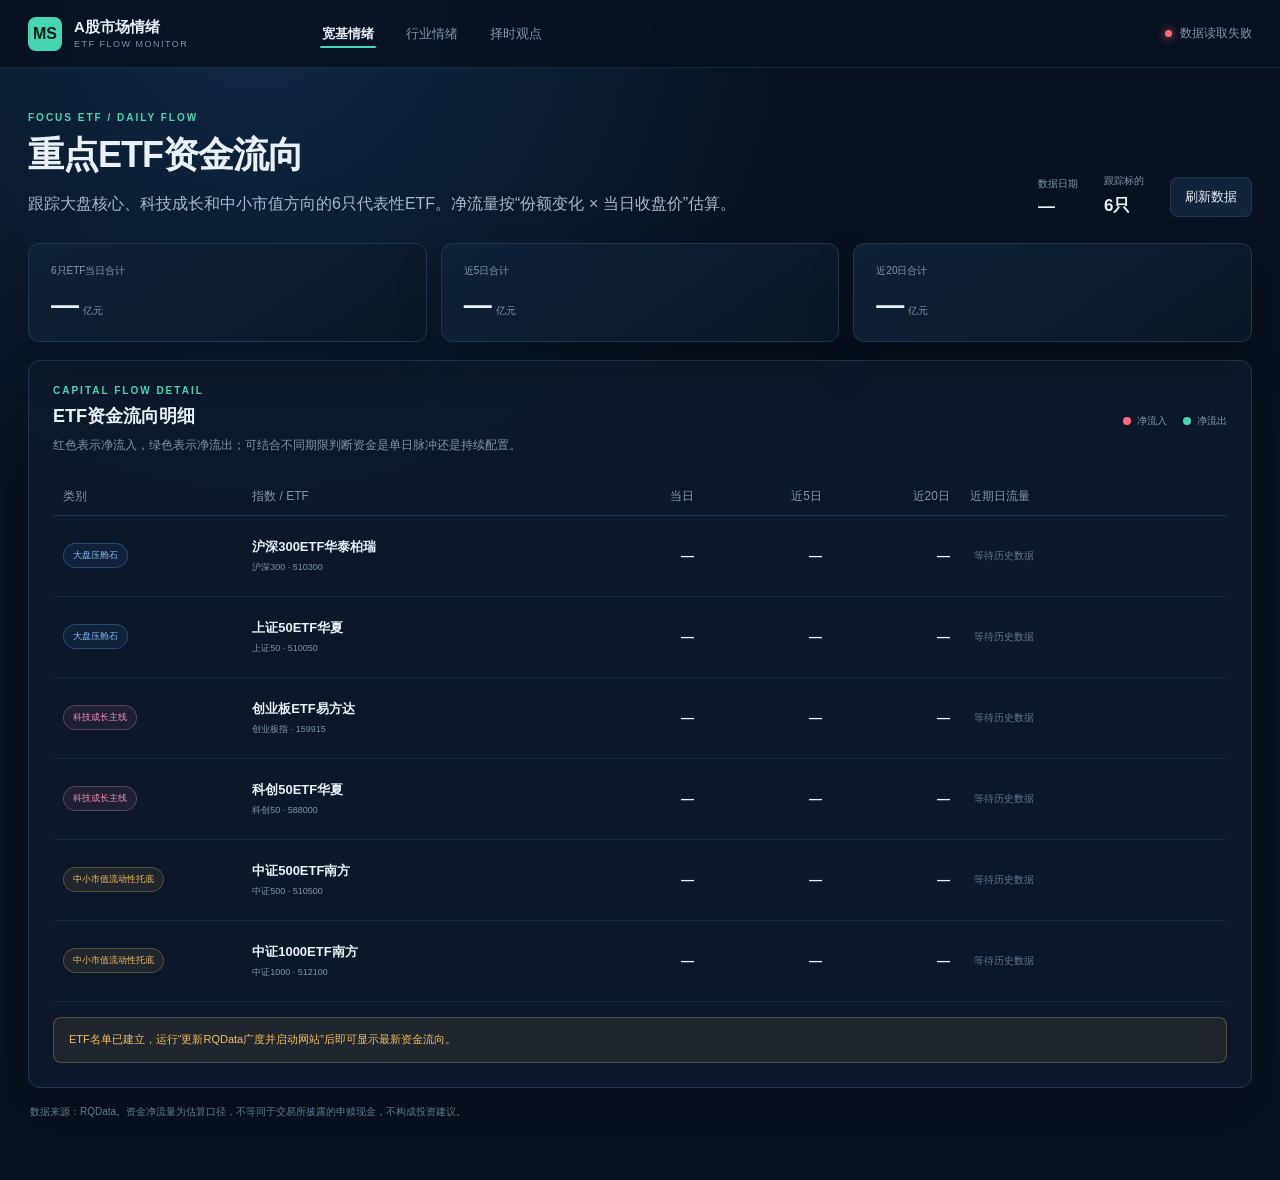
==== commit 217861da: "Track SSE 50 ETF in the six-fund flow view" ====
--- a/etf-flows.html
+++ b/etf-flows.html
@@ -60,6 +60,6 @@
     <p class="method-note">数据来源：RQData。资金净流量为估算口径，不等同于交易所披露的申赎现金，不构成投资建议。</p>
   </main>
 
-  <script src="/etf-flows.js?v=focus-6" defer></script>
+  <script src="/etf-flows.js?v=focus-6-sse50" defer></script>
 </body>
 </html>
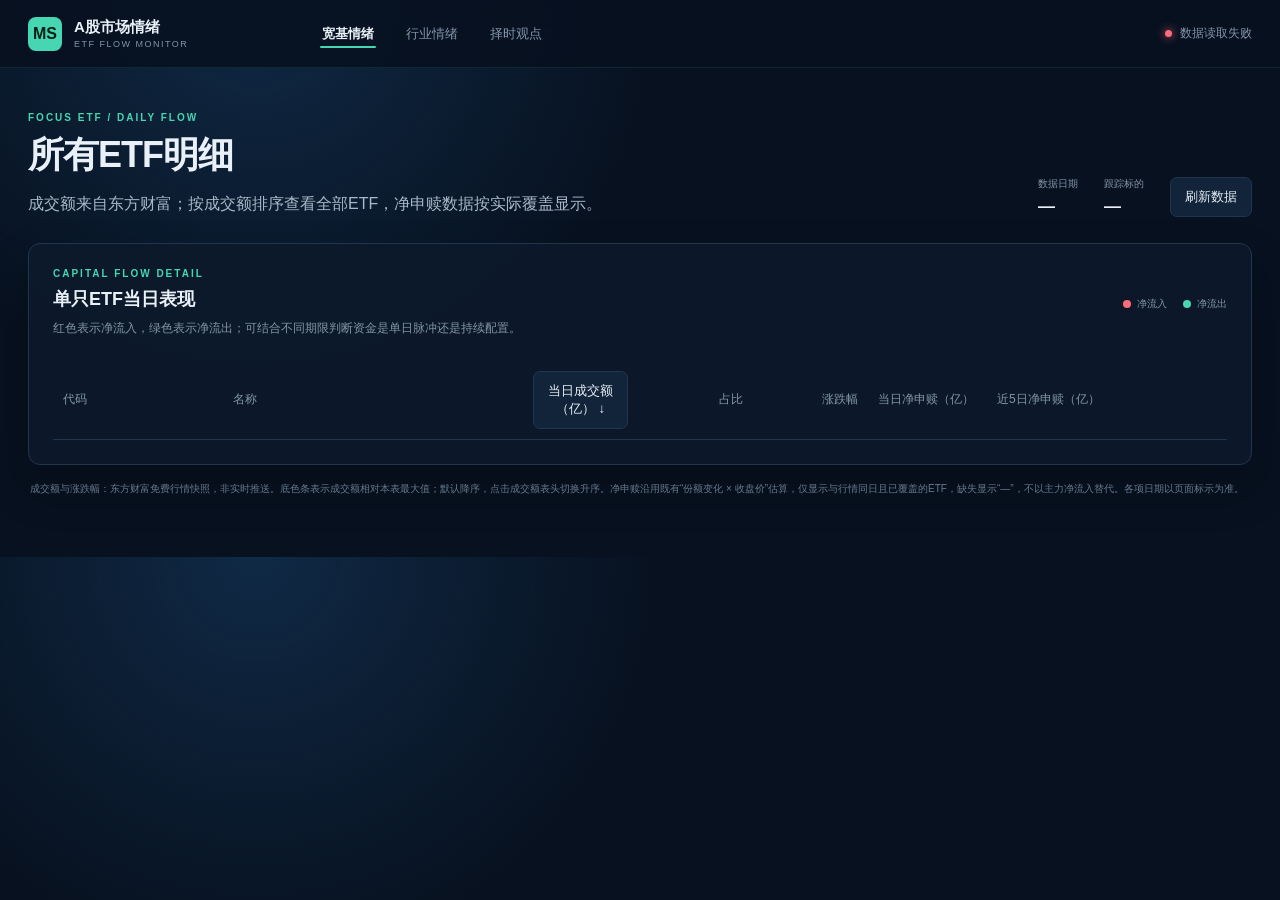
==== commit b8ccef77: "Show all ETF detail rows with Eastmoney turnover sorting" ====
--- a/etf-flows.html
+++ b/etf-flows.html
@@ -3,7 +3,7 @@
 <head>
   <meta charset="utf-8">
   <meta name="viewport" content="width=device-width, initial-scale=1">
-  <title>重点ETF资金流向｜A股市场情绪</title>
+  <title>所有ETF明细｜A股市场情绪</title>
   <link rel="stylesheet" href="/styles.css?v=20261016-position">
   <link rel="stylesheet" href="/etf-flows.css">
 </head>
@@ -21,27 +21,23 @@
     <section class="etf-hero">
       <div>
         <p class="eyebrow">FOCUS ETF / DAILY FLOW</p>
-        <h1>重点ETF资金流向</h1>
-        <p class="summary">跟踪大盘核心、科技成长和中小市值方向的6只代表性ETF。净流量按“份额变化 × 当日收盘价”估算。</p>
+        <h1>所有ETF明细</h1>
+        <p class="summary">成交额来自东方财富；按成交额排序查看全部ETF，净申赎数据按实际覆盖显示。</p>
       </div>
       <div class="etf-meta">
         <div><span>数据日期</span><strong id="asOf">—</strong></div>
-        <div><span>跟踪标的</span><strong>6只</strong></div>
+        <div><span>跟踪标的</span><strong id="etfCount">—</strong></div>
         <button id="refreshButton" type="button">刷新数据</button>
       </div>
     </section>
 
-    <section id="flowSummary" class="flow-summary" aria-live="polite">
-      <article><span>6只ETF当日合计</span><strong>—</strong><em>亿元</em></article>
-      <article><span>近5日合计</span><strong>—</strong><em>亿元</em></article>
-      <article><span>近20日合计</span><strong>—</strong><em>亿元</em></article>
-    </section>
+    <p id="flowSummary" class="method-note"></p>
 
     <section class="panel etf-table-panel">
       <div class="panel-head">
         <div>
           <p class="eyebrow">CAPITAL FLOW DETAIL</p>
-          <h2>ETF资金流向明细</h2>
+          <h2>单只ETF当日表现</h2>
           <p class="section-description">红色表示净流入，绿色表示净流出；可结合不同期限判断资金是单日脉冲还是持续配置。</p>
         </div>
         <div class="flow-legend"><span><i class="inflow"></i>净流入</span><span><i class="outflow"></i>净流出</span></div>
@@ -49,7 +45,7 @@
       <div class="etf-table-wrap">
         <table class="etf-flow-table">
           <thead>
-            <tr><th>类别</th><th>指数 / ETF</th><th>当日</th><th>近5日</th><th>近20日</th><th>近期日流量</th></tr>
+            <tr><th>代码</th><th>名称</th><th id="amountHeader" aria-sort="descending"><button id="amountSort" type="button">当日成交额（亿） ↓</button></th><th>占比</th><th>涨跌幅</th><th>当日净申赎（亿）</th><th>近5日净申赎（亿）</th></tr>
           </thead>
           <tbody id="etfRows"></tbody>
         </table>
@@ -57,9 +53,9 @@
       <div id="emptyHint" class="etf-empty"></div>
     </section>
 
-    <p class="method-note">数据来源：RQData。资金净流量为估算口径，不等同于交易所披露的申赎现金，不构成投资建议。</p>
+    <p class="method-note">成交额与涨跌幅：东方财富免费行情快照，非实时推送。底色条表示成交额相对本表最大值；默认降序，点击成交额表头切换升序。净申赎沿用既有“份额变化 × 收盘价”估算，仅显示与行情同日且已覆盖的ETF，缺失显示“—”，不以主力净流入替代。各项日期以页面标示为准。</p>
   </main>
 
-  <script src="/etf-flows.js?v=focus-6-sse50" defer></script>
+  <script src="/etf-flows.js?v=all-eastmoney-1" defer></script>
 </body>
 </html>
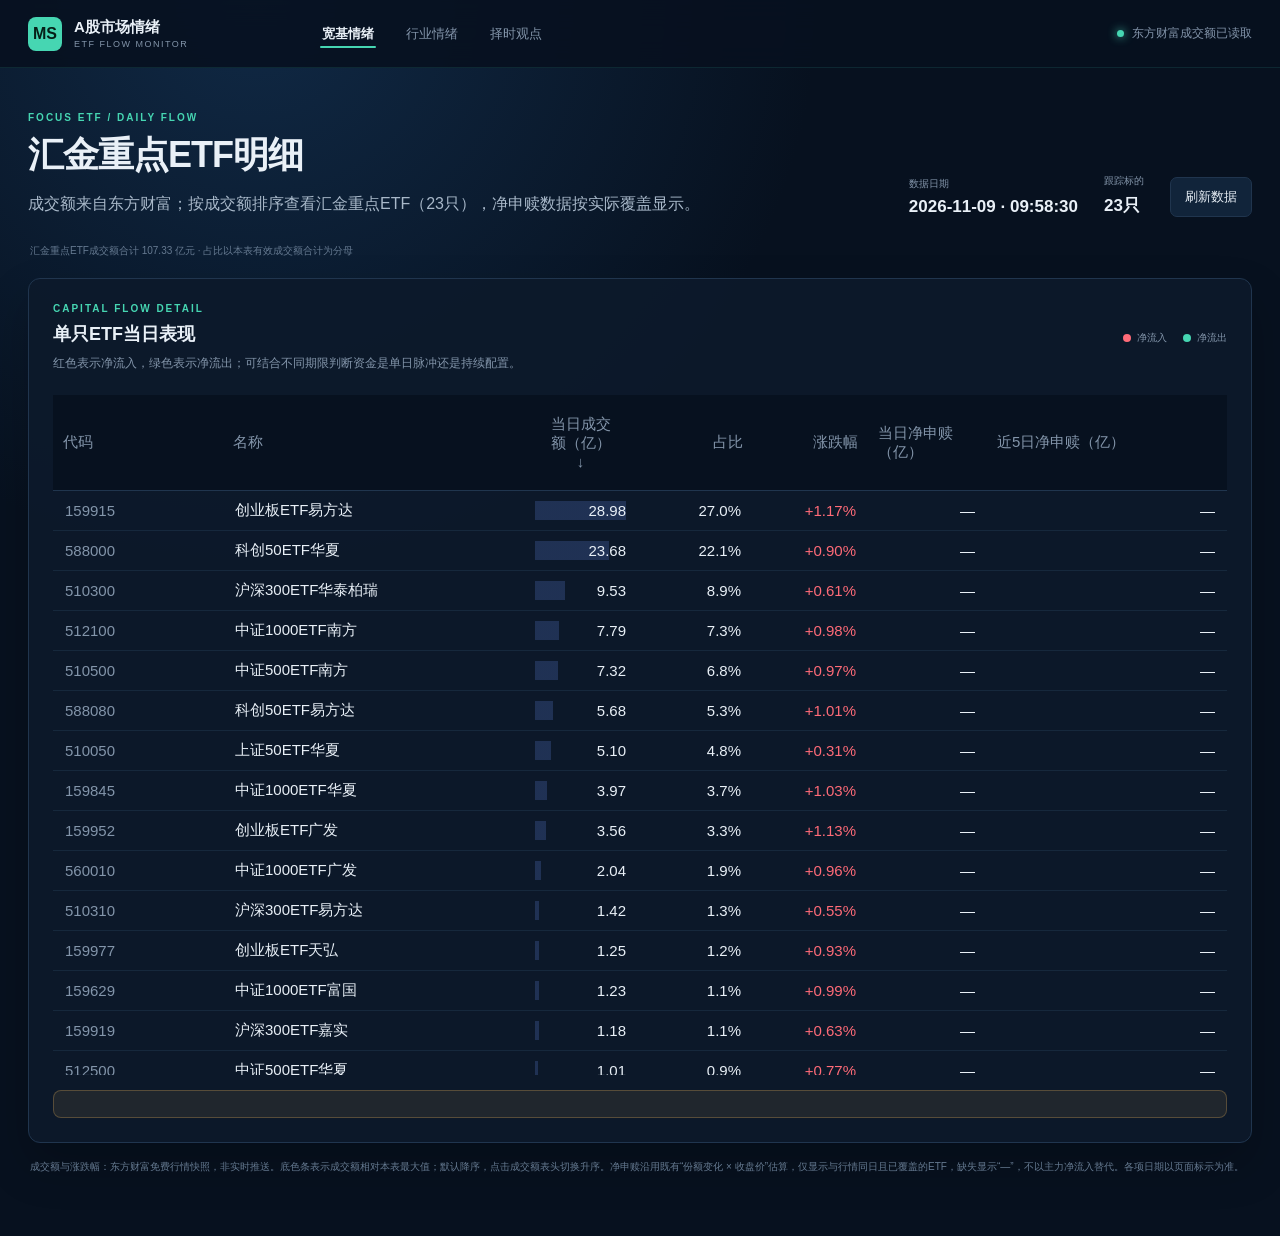
==== commit b5546f90: "feat: 宽基ETF明细品种改为汇金重点23只ETF（来源：汇金ETF日频成交额Excel）" ====
--- a/etf-flows.html
+++ b/etf-flows.html
@@ -3,7 +3,7 @@
 <head>
   <meta charset="utf-8">
   <meta name="viewport" content="width=device-width, initial-scale=1">
-  <title>所有ETF明细｜A股市场情绪</title>
+  <title>汇金重点ETF明细｜A股市场情绪</title>
   <link rel="stylesheet" href="/styles.css?v=20261016-position">
   <link rel="stylesheet" href="/etf-flows.css">
 </head>
@@ -21,8 +21,8 @@
     <section class="etf-hero">
       <div>
         <p class="eyebrow">FOCUS ETF / DAILY FLOW</p>
-        <h1>所有ETF明细</h1>
-        <p class="summary">成交额来自东方财富；按成交额排序查看全部ETF，净申赎数据按实际覆盖显示。</p>
+        <h1>汇金重点ETF明细</h1>
+        <p class="summary">成交额来自东方财富；按成交额排序查看汇金重点ETF（23只），净申赎数据按实际覆盖显示。</p>
       </div>
       <div class="etf-meta">
         <div><span>数据日期</span><strong id="asOf">—</strong></div>
--- a/etf-flows.css
+++ b/etf-flows.css
@@ -1 +1,3 @@
 .etf-main{max-width:1400px;margin:auto;padding:44px 28px 60px}.etf-hero{display:flex;align-items:flex-end;justify-content:space-between;gap:32px;margin-bottom:26px}.etf-hero h1{font-size:36px;letter-spacing:-1px;margin:0 0 10px}.etf-meta{display:flex;align-items:flex-end;gap:26px}.etf-meta div span,.etf-meta div strong{display:block}.etf-meta div span{color:var(--muted);font-size:10px;margin-bottom:6px}.etf-meta div strong{font-size:17px}.flow-summary{display:grid;grid-template-columns:repeat(3,1fr);gap:14px}.flow-summary article{padding:20px 22px;background:linear-gradient(145deg,var(--card-grad-a),var(--card-grad-b));border:1px solid var(--line);border-radius:11px;box-shadow:var(--shadow)}.flow-summary span{display:block;color:var(--muted);font-size:10px;margin-bottom:11px}.flow-summary strong{font-size:28px;letter-spacing:-1px}.flow-summary em{color:var(--muted);font-size:10px;font-style:normal;margin-left:5px}.flow-positive{color:var(--red)}.flow-negative{color:var(--accent)}.etf-table-panel{margin-top:18px}.flow-legend{display:flex;gap:16px;color:var(--muted);font-size:10px}.flow-legend span{display:flex;align-items:center;gap:6px}.flow-legend i{width:8px;height:8px;border-radius:50%}.flow-legend .inflow{background:var(--red)}.flow-legend .outflow{background:var(--accent)}.etf-table-wrap{overflow:auto}.etf-flow-table{min-width:960px}.etf-flow-table th:nth-child(1){width:170px}.etf-flow-table th:nth-child(2){width:300px}.etf-flow-table th:nth-child(3),.etf-flow-table th:nth-child(4),.etf-flow-table th:nth-child(5){width:115px;text-align:right}.etf-flow-table th:last-child{width:240px}.etf-flow-table td{padding:16px 10px}.etf-flow-table td:nth-child(3),.etf-flow-table td:nth-child(4),.etf-flow-table td:nth-child(5){text-align:right}.group-pill{display:inline-flex;align-items:center;min-height:25px;padding:5px 9px;border:1px solid var(--blue-soft-line);border-radius:20px;color:var(--blue-text);background:var(--blue-soft-bg);font-size:9px}.group-pill.tech{color:var(--pink-text);border-color:var(--pink-soft-line);background:var(--pink-soft-bg)}.group-pill.small{color:var(--amber);border-color:var(--amber-soft-line);background:var(--amber-soft-bg)}.etf-name strong,.etf-name span{display:block}.etf-name strong{font-size:13px}.etf-name span{color:var(--muted);font-size:9px;margin-top:5px}.flow-value{font-size:13px;font-weight:700}.spark-wrap{width:220px;height:48px}.spark-wrap canvas{display:block;width:100%;height:100%}.etf-empty{display:none;margin-top:15px;padding:13px 15px;border:1px solid var(--amber-soft-line);border-radius:8px;background:var(--amber-soft-bg);color:var(--amber);font-size:11px;line-height:1.6}.method-note{color:var(--foot);font-size:10px;line-height:1.65;margin:16px 2px 0}@media(max-width:900px){.etf-hero{align-items:flex-start;flex-direction:column}.etf-meta{width:100%;justify-content:space-between}.flow-summary{grid-template-columns:1fr}.flow-summary article{display:grid;grid-template-columns:1fr auto auto;align-items:baseline;gap:5px}.flow-summary span{margin:0}}@media(max-width:640px){.etf-main{padding:30px 16px 50px}.etf-hero h1{font-size:29px}.etf-meta{gap:12px;flex-wrap:wrap}.etf-table-panel{padding:16px}.flow-legend{display:none}}
+
+.etf-table-wrap{max-height:680px;overflow:auto}.etf-flow-table{min-width:960px;width:100%;font-size:15px}.etf-flow-table th{position:sticky;top:0;background:var(--bg,#edf2fa);z-index:2}.etf-flow-table td{position:relative;padding:10px 12px;white-space:nowrap;font-variant-numeric:tabular-nums}.etf-flow-table td:nth-child(n+3){text-align:right}.etf-flow-table td.amount-cell{background:linear-gradient(to right,rgba(110,150,255,.2) var(--bar),transparent var(--bar));background-origin:content-box;background-repeat:no-repeat}.etf-flow-table th button{font:inherit;color:inherit;border:0;background:transparent;cursor:pointer}.etf-empty{display:block}.etf-flow-table td:first-child{color:var(--muted)}
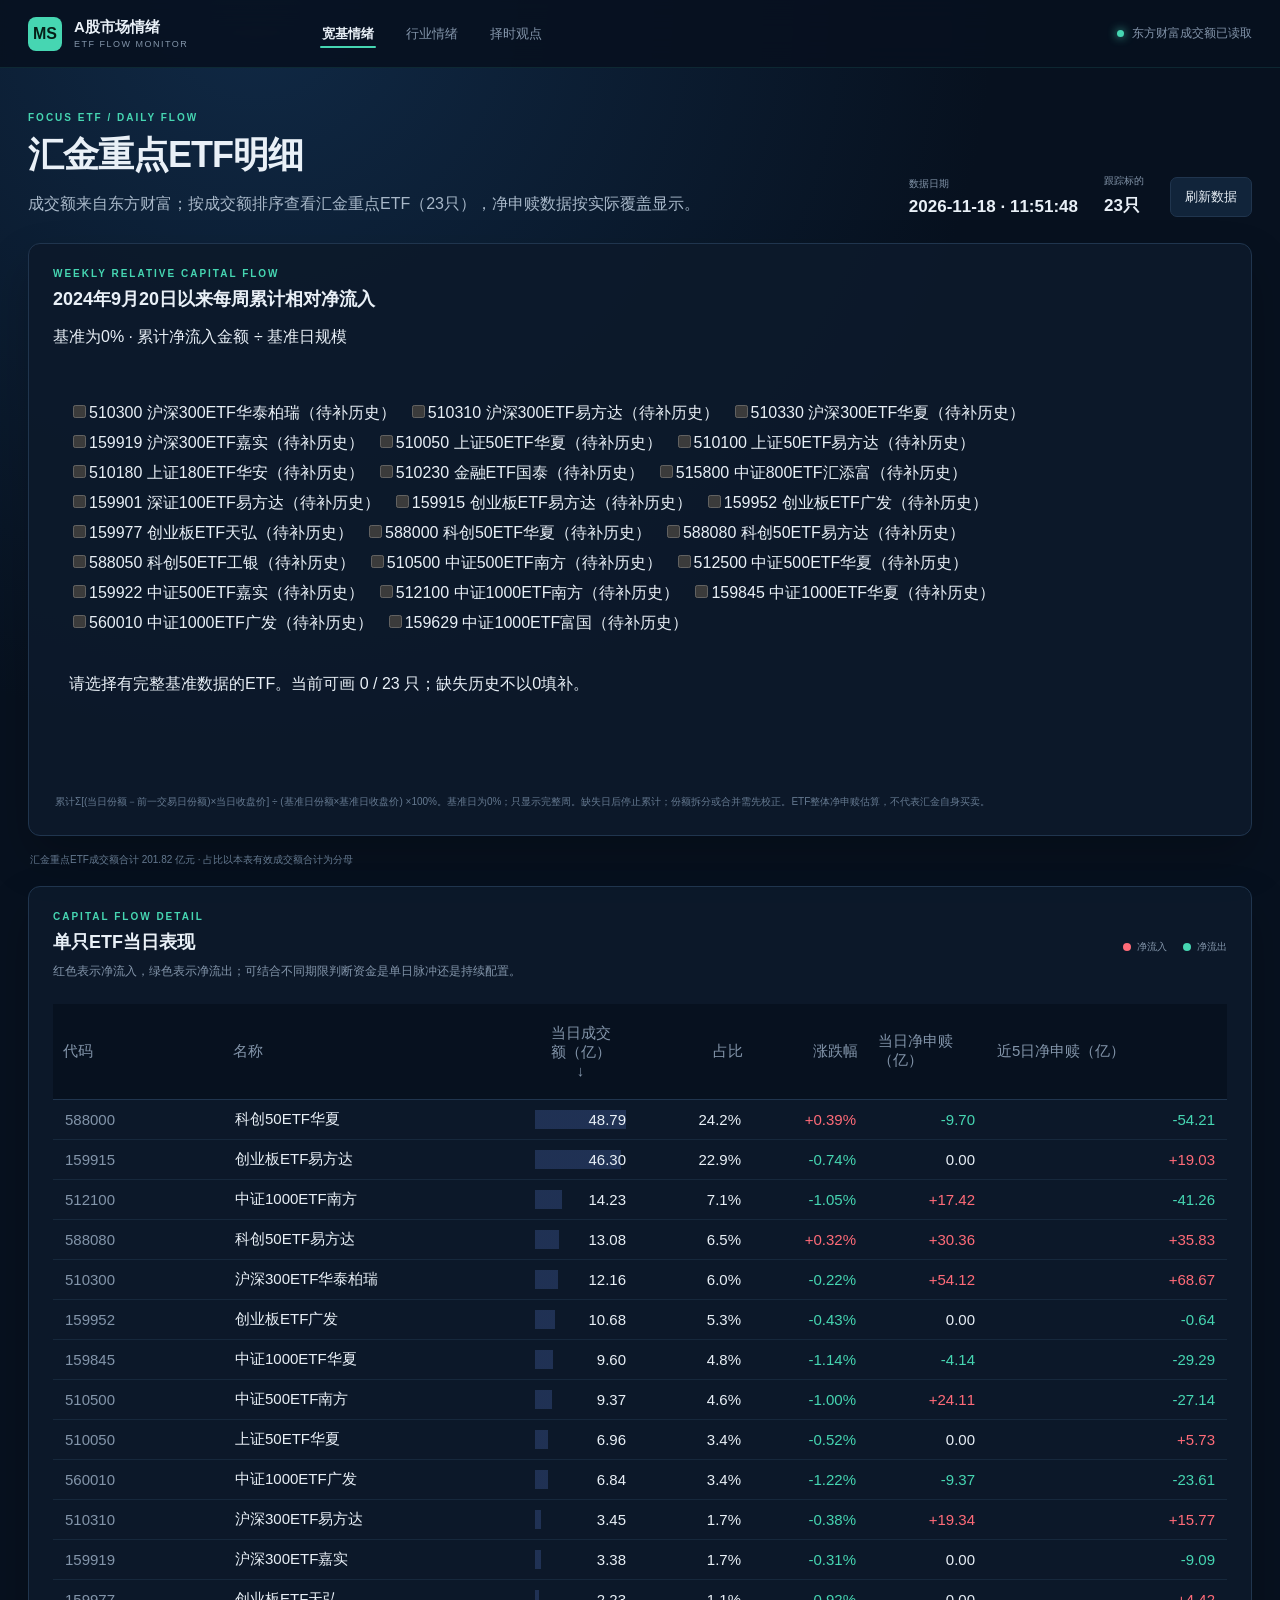
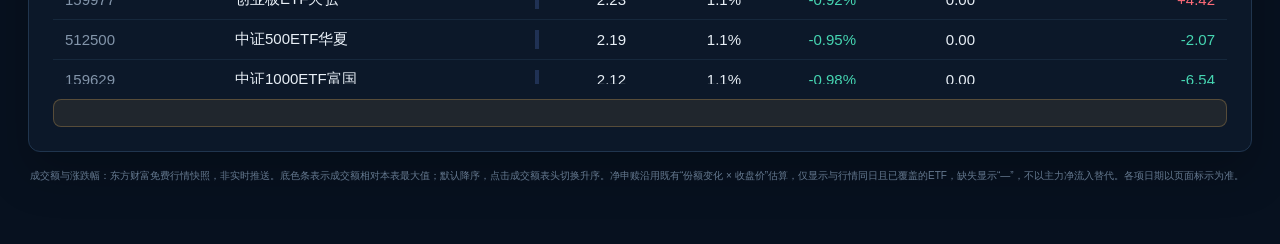
==== commit b2e63040: "Add weekly ETF relative cumulative subscription chart with explicit historical coverage" ====
--- a/etf-flows.html
+++ b/etf-flows.html
@@ -31,6 +31,12 @@
       </div>
     </section>
 
+    <section class="panel etf-table-panel">
+      <div class="panel-head"><div><p class="eyebrow">WEEKLY RELATIVE CAPITAL FLOW</p><h2>2024年9月20日以来每周累计相对净流入</h2><p>基准为0% · 累计净流入金额 ÷ 基准日规模</p></div></div>
+      <div id="weeklyFlowControls" style="padding:16px"></div>
+      <div id="weeklyFlowChart" style="padding:16px;min-height:120px" aria-live="polite">正在读取周度历史</div>
+      <p id="weeklyFlowNote" class="method-note"></p>
+    </section>
     <p id="flowSummary" class="method-note"></p>
 
     <section class="panel etf-table-panel">
@@ -57,5 +63,6 @@
   </main>
 
   <script src="/etf-flows.js?v=all-eastmoney-1" defer></script>
+  <script src="/etf-weekly-relative-flow.js?v=1" defer></script>
 </body>
 </html>
